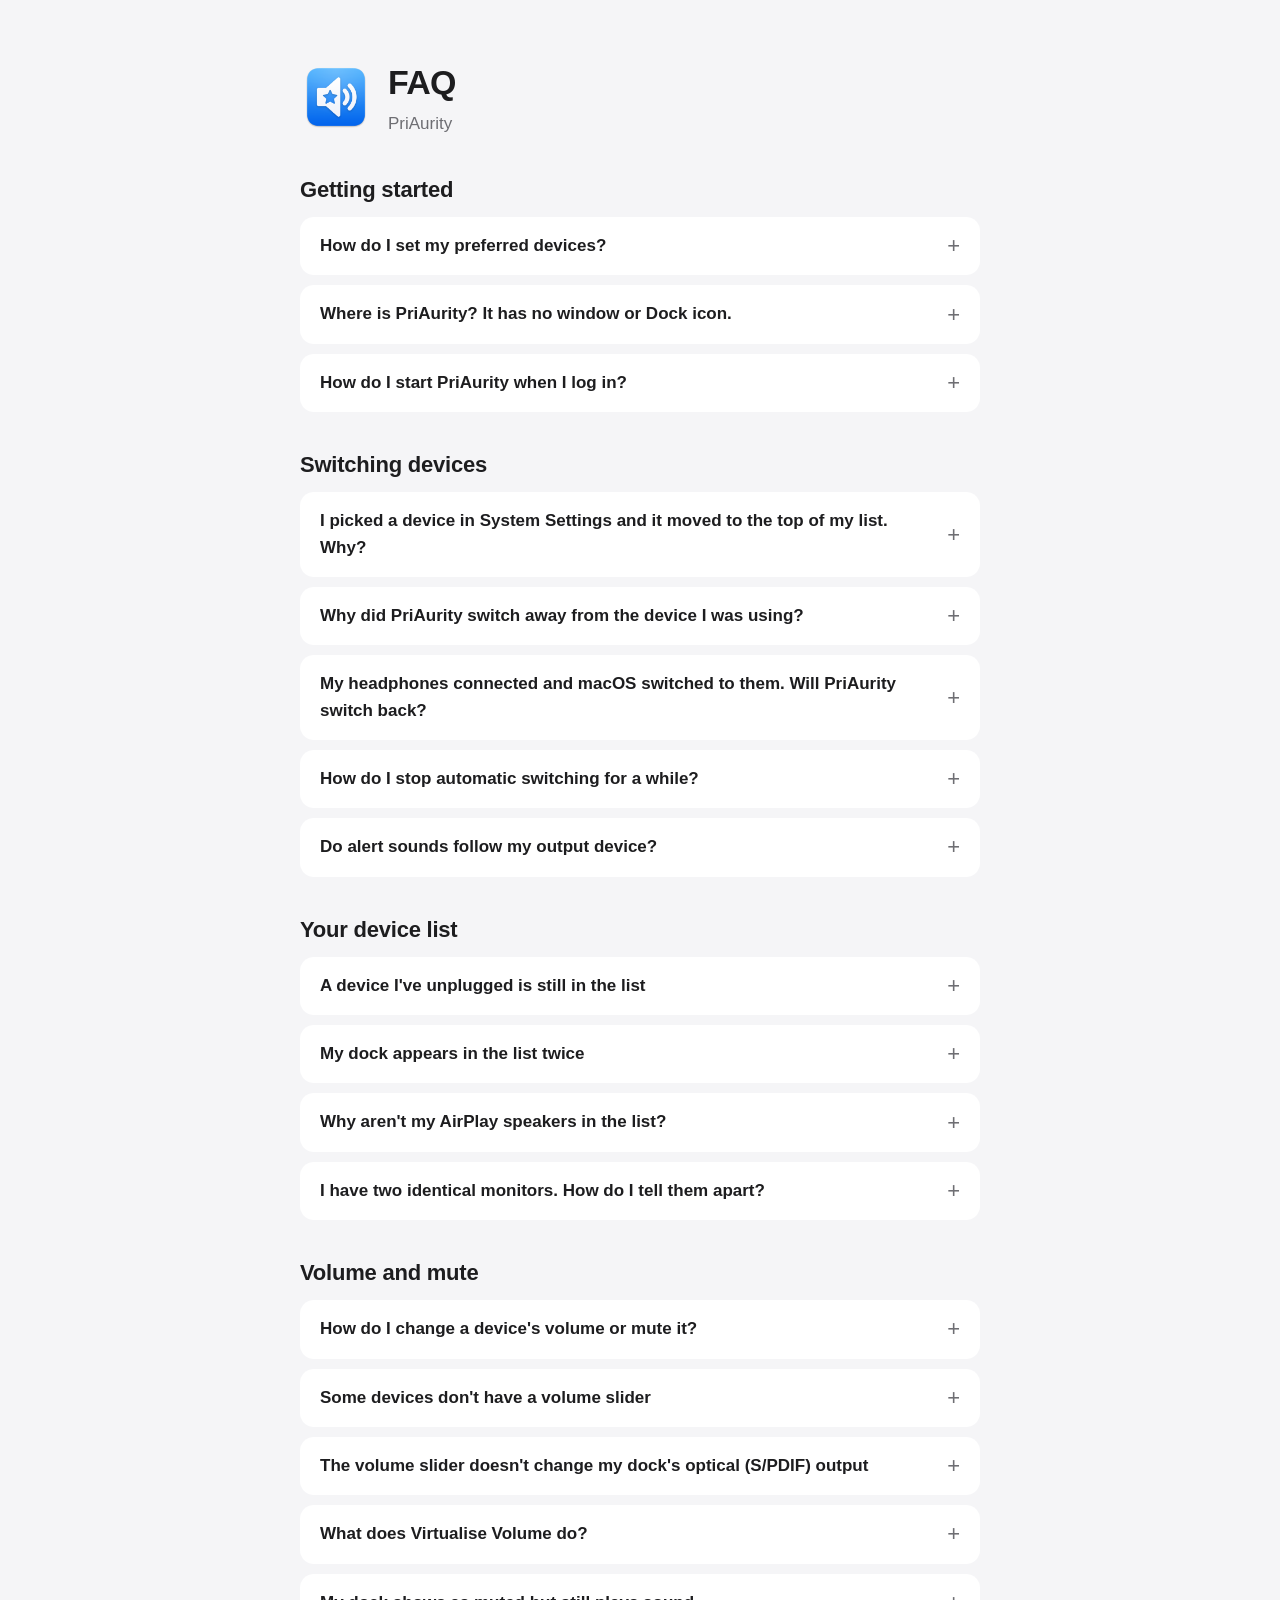
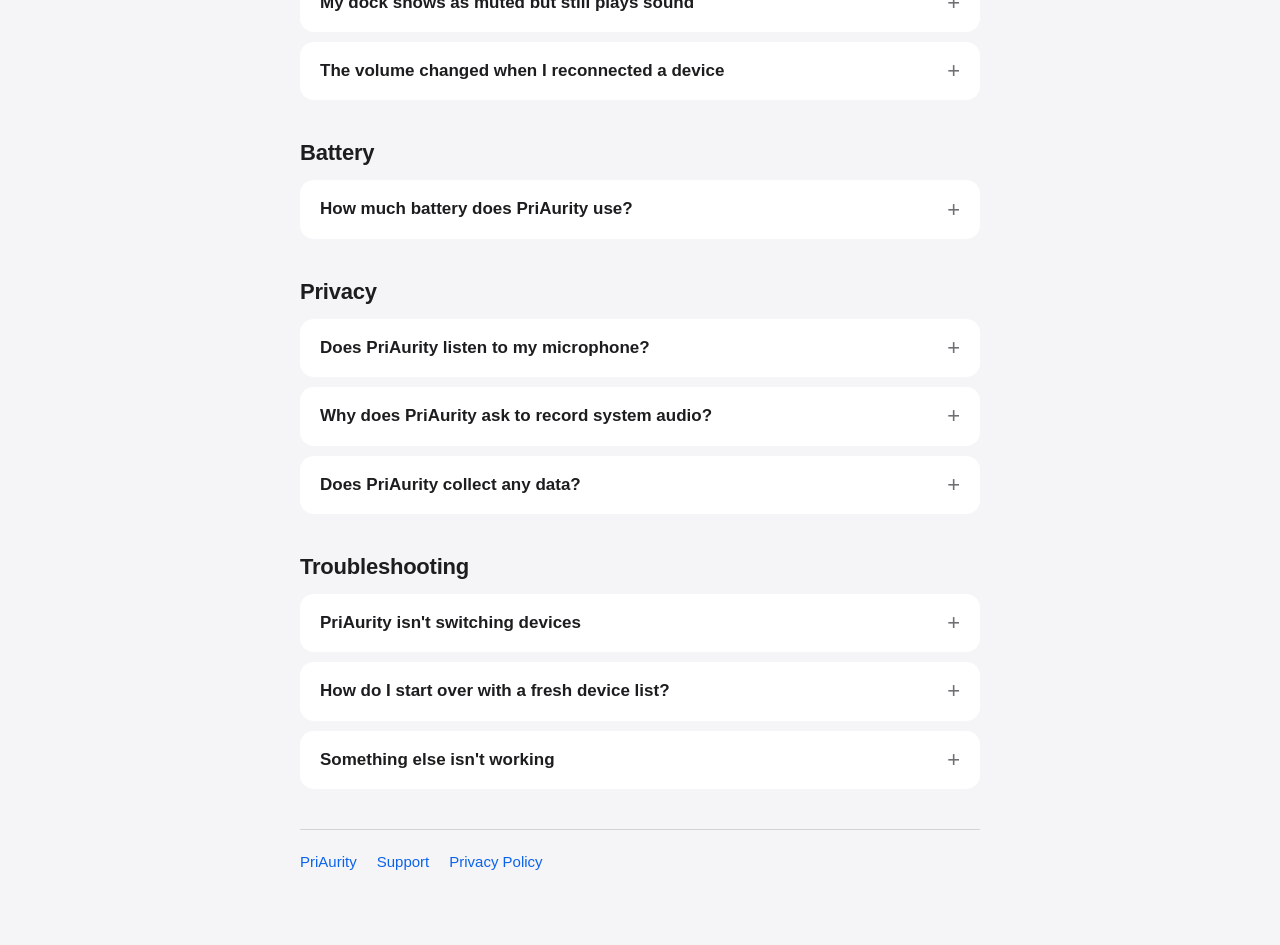
==== faq/index.html @ 4ba9ff9f "FAQ: why Virtualise Volume doesn't pause when idle" ====
<!doctype html>
<html lang="en">
<head>
  <meta charset="utf-8">
  <meta name="viewport" content="width=device-width, initial-scale=1">
  <title>PriAurity FAQ</title>
  <meta name="description" content="Answers to common questions about PriAurity, the Mac menu bar app that keeps your preferred audio devices selected.">
  <link rel="icon" href="../icon.png">
  <link rel="stylesheet" href="../style.css">
</head>
<body>
<main>
  <header class="app">
    <img src="../icon.png" alt="">
    <div>
      <h1>FAQ</h1>
      <p>PriAurity</p>
    </div>
  </header>

  <h2>Getting started</h2>

  <details>
    <summary>How do I set my preferred devices?</summary>
    <p>Click the speaker icon in the menu bar. PriAurity has separate lists for Output and Input.
      Drag a device by its ≡ handle to put it in the order you prefer. PriAurity uses the
      highest-ranked device that's connected, and switches again whenever devices connect or
      disconnect.</p>
  </details>

  <details>
    <summary>Where is PriAurity? It has no window or Dock icon.</summary>
    <p>PriAurity lives in the menu bar, as a speaker with a star on it. Click it to open your device
      lists and settings.</p>
  </details>

  <details>
    <summary>How do I start PriAurity when I log in?</summary>
    <p>Turn on "Launch at login" at the bottom of the PriAurity menu.</p>
  </details>

  <h2>Switching devices</h2>

  <details>
    <summary>I picked a device in System Settings and it moved to the top of my list. Why?</summary>
    <p>When you choose a device yourself, in System Settings, Control Center or with "Use Now",
      PriAurity treats that as your new preference and moves it above the other connected devices,
      so your choice sticks. Devices ranked higher that aren't connected keep their places.</p>
  </details>

  <details>
    <summary>Why did PriAurity switch away from the device I was using?</summary>
    <p>A device ranked higher in your list connected, such as a dock or headphones. PriAurity always
      uses the highest-ranked connected device. Drag the device you want higher in the list, or pick
      it in Control Center, which moves it up for you.</p>
  </details>

  <details>
    <summary>My headphones connected and macOS switched to them. Will PriAurity switch back?</summary>
    <p>Yes, if they're ranked lower than the device you were using. If you want them to take over
      when they connect, drag them higher in the list.</p>
  </details>

  <details>
    <summary>How do I stop automatic switching for a while?</summary>
    <p>Use the switch at the top of the PriAurity menu. While switching is paused, the menu bar icon
      loses its sound waves. Turn it back on and PriAurity applies your list again.</p>
  </details>

  <details>
    <summary>Do alert sounds follow my output device?</summary>
    <p>With "Alert sounds follow output" turned on, macOS's alert and notification sounds play on
      the same device as everything else. Turn it off to leave alert sounds wherever you set them in
      System Settings.</p>
  </details>

  <h2>Your device list</h2>

  <details>
    <summary>A device I've unplugged is still in the list</summary>
    <p>Unplugged devices stay in the list, greyed out, so they keep their place for next time. To
      remove one, right-click it and choose Forget Device.</p>
  </details>

  <details>
    <summary>My dock appears in the list twice</summary>
    <p>Some docks report a different identity when plugged into a different port. PriAurity
      recognises most of these automatically and keeps a single entry. If you still see a
      duplicate, right-click the greyed-out copy and choose Forget Device.</p>
  </details>

  <details>
    <summary>Why aren't my AirPlay speakers in the list?</summary>
    <p>macOS doesn't make AirPlay speakers and receivers available to apps as audio devices until
      one has already been chosen. Choosing one is handled by macOS itself, through Control Center
      and the Sound menu, using system features that Apple doesn't let App Store apps use.</p>
    <p>So PriAurity can't list AirPlay speakers, give them a place in your order, or switch to them
      automatically. To play to one, choose it in Control Center or the Sound menu in the menu bar.</p>
    <p>PriAurity leaves your choice alone. While you're playing to an AirPlay speaker, it appears at
      the top of the Output list. When you stop, it disappears from the list, and PriAurity goes
      back to your usual order. If you switch from AirPlay to a different device, that device moves
      to the top, as with any device you choose yourself.</p>
  </details>

  <details>
    <summary>I have two identical monitors. How do I tell them apart?</summary>
    <p>Devices with the same name get a number, such as "Monitor (2)". The number stays with the
      device, so it moves with it when you reorder the list.</p>
  </details>

  <h2>Volume and mute</h2>

  <details>
    <summary>How do I change a device's volume or mute it?</summary>
    <p>Each connected device with a volume control has a slider under its name and a mute button on
      the right. You can adjust any device, not just the one that's playing. For microphones, the
      slider sets the input level. Moving a slider also unmutes the device, like the volume keys.</p>
  </details>

  <details>
    <summary>Some devices don't have a volume slider</summary>
    <p>Many monitors and TVs connected over HDMI or DisplayPort don't let macOS change their volume,
      so PriAurity shows "No volume control".</p>
    <p>To get a slider anyway, right-click the device and choose Virtualise Volume. PriAurity then
      sets the level itself, with its own slider and mute button. The volume keys and macOS's Sound
      menu still can't control these devices. If you use an app that controls your monitor's volume
      directly, such as BetterDisplay or MonitorControl, keep using that instead: with both, the two
      volume settings stack.</p>
  </details>

  <details>
    <summary>The volume slider doesn't change my dock's optical (S/PDIF) output</summary>
    <p>Many docks and USB audio adapters have a single audio output that feeds both a headphone or
      line-out jack and an optical (S/PDIF) port. Their volume control only works on the headphone
      jack. The optical port always sends full volume, because it expects your amplifier or
      receiver to set the level.</p>
    <p>The dock doesn't tell macOS which port is in use, so macOS treats the volume as working. The
      volume keys and macOS's own Sound menu have the same problem, and so does PriAurity's slider
      on its own.</p>
    <p>PriAurity can fix this. Right-click the device and choose Virtualise Volume, and its slider,
      the volume keys and the Sound menu all change the volume again. See "What does Virtualise
      Volume do?" below. Otherwise, use your amplifier's or receiver's volume control.</p>
  </details>

  <details>
    <summary>What does Virtualise Volume do?</summary>
    <p>It gives working volume control to an output that ignores its own, such as a dock's optical
      port, or has none, such as many monitors. PriAurity takes the sound your apps play to the device, lowers it to the volume you've
      set and plays it to the device. The device's slider, the volume keys and macOS's Sound menu
      all control it, and mute works too.</p>
    <p>Turn it on by right-clicking the device and choosing Virtualise Volume. Devices with it on
      show a "Virtual" tag. It needs macOS 14.2 or later, and only runs while that device is your
      output.</p>
    <p>It also works on outputs with no volume control at all, such as many monitors. On those,
      PriAurity keeps the level itself: use PriAurity's slider, because the volume keys and the Sound
      menu can't control them.</p>
    <p>It works on Multi-Output Devices and Aggregate Devices made in Audio MIDI Setup too: every
      device in them follows the one slider. A device inside one that has Virtualise Volume on
      itself keeps its own slider as well. If a device in it is unplugged, the others keep playing,
      and it joins back in when it's reconnected.</p>
    <p>Aggregate Devices number their channels across the devices that are connected, so when one
      is unplugged, macOS moves the channels along to the next device. That's how Aggregate
      Devices always behave, with or without PriAurity. If you want every device to keep playing
      the same thing, use a Multi-Output Device instead.</p>
    <p>The first time, macOS asks you to allow PriAurity to record system audio, which it needs for
      this. If the permission is missing, you'll hear a few seconds of silence, then the device goes
      back to full volume and PriAurity shows how to fix it. Turn it on in System Settings ›
      Privacy &amp; Security › Screen &amp; System Audio Recording, then choose Try Again.</p>
    <p>Only turn it on for outputs whose own volume doesn't work. On a device whose volume already
      works, such as a dock's headphone jack, both would lower the level and the volume would drop
      off too quickly.</p>
  </details>

  <details>
    <summary>My dock shows as muted but still plays sound</summary>
    <p>Some USB docks and audio adapters ignore a mute that's set while they're idle. macOS records
      the device as muted, but the hardware never receives the command, so once audio starts it
      plays anyway. PriAurity works around this by sending the mute again as soon as the device
      starts playing, so you may hear a split second of sound before it goes quiet.</p>
    <p>If a device still plays while showing as muted, click its mute button twice to unmute and
      mute it again while it's playing.</p>
  </details>

  <details>
    <summary>The volume changed when I reconnected a device</summary>
    <p>With "Restore each device's volume" turned on, PriAurity puts back the last volume and mute
      you set for each device when it reconnects. Set it once and that level is remembered. Turn the
      option off if you'd rather macOS handled it.</p>
  </details>

  <h2>Battery</h2>

  <details>
    <summary>How much battery does PriAurity use?</summary>
    <p>Almost none with ordinary devices. PriAurity waits for macOS to tell it a device has
      connected, disconnected or changed, and only does any work at that moment. Your audio plays
      exactly as it would without PriAurity, so it uses no more battery than your Mac does on its
      own.</p>
    <p>Virtualise Volume is different. While a device with it turned on is your output, macOS
      passes your Mac's audio through PriAurity continuously, even when nothing is playing. That
      costs roughly 1% of a full charge, about 5 to 15 minutes over a whole day on battery. It
      stops as soon as you switch to a device without Virtualise Volume. It doesn't use any
      battery while your Mac is plugged in, which is usually the case when you're using a dock or desk
      speakers.</p>
    <p>Virtualise Volume could pause while nothing is playing to save most of that. The catch is
      that the first moment of each sound after a pause, around 40 milliseconds, would be lost,
      which can clip notification sounds and spoken feedback. Most virtualised devices are used
      while plugged in, so it isn't worth that today. If it matters to you,
      <a href="https://github.com/makeable/priaurity/issues/new">let us know</a>, and with enough
      interest it could become an option.</p>
  </details>

  <h2>Privacy</h2>

  <details>
    <summary>Does PriAurity listen to my microphone?</summary>
    <p>No. PriAurity chooses which microphone macOS uses and can set its input level, but it never
      opens a microphone or records or listens to what it picks up.</p>
  </details>

  <details>
    <summary>Why does PriAurity ask to record system audio?</summary>
    <p>Only if you turn on Virtualise Volume for a device. To set that device's volume, PriAurity
      has to take the sound your apps play to it, lower it and play it on. macOS calls this
      recording system audio. The sound only passes through PriAurity's memory as it plays. It's
      never recorded, saved or sent anywhere.</p>
  </details>

  <details>
    <summary>Does PriAurity collect any data?</summary>
    <p>No. It doesn't connect to the internet and contains no analytics or tracking. Your device
      lists and settings stay on your Mac. Read the <a href="../privacy/">privacy policy</a>.</p>
  </details>

  <h2>Troubleshooting</h2>

  <details>
    <summary>PriAurity isn't switching devices</summary>
    <p>Check that the switch at the top of the menu is on, and that the device you expect shows as
      connected rather than "Not connected". If it still doesn't switch, quit PriAurity from its
      menu and open it again.</p>
  </details>

  <details>
    <summary>How do I start over with a fresh device list?</summary>
    <p>Quit PriAurity, then move this folder to the Bin:
      <code>~/Library/Containers/com.supermatt.priaurity</code>. The next time you open PriAurity it
      starts with your current devices in their current order.</p>
  </details>

  <details>
    <summary>Something else isn't working</summary>
    <p><a href="https://github.com/makeable/priaurity/issues/new">Report a problem</a> and include
      your macOS version and the audio devices involved.</p>
  </details>

  <nav>
    <a href="../">PriAurity</a>
    <a href="../support/">Support</a>
    <a href="../privacy/">Privacy Policy</a>
  </nav>
</main>
</body>
</html>
---- style.css ----
:root {
  --bg: #f5f5f7;
  --card: #ffffff;
  --text: #1d1d1f;
  --muted: #6e6e73;
  --accent: #0a63eb;
  --rule: #d2d2d7;
}
@media (prefers-color-scheme: dark) {
  :root {
    --bg: #111113;
    --card: #1c1c1e;
    --text: #f5f5f7;
    --muted: #a1a1a6;
    --accent: #4fb2ff;
    --rule: #38383a;
  }
}
* { box-sizing: border-box; }
body {
  margin: 0;
  background: var(--bg);
  color: var(--text);
  font: 17px/1.55 -apple-system, BlinkMacSystemFont, "SF Pro Text", "Helvetica Neue", Arial, sans-serif;
}
main { max-width: 720px; margin: 0 auto; padding: 56px 20px 72px; }
header.app { display: flex; align-items: center; gap: 16px; margin-bottom: 32px; }
header.app img { width: 72px; height: 72px; }
header.app h1 { margin: 0; font-size: 34px; letter-spacing: -0.02em; }
header.app p { margin: 2px 0 0; color: var(--muted); }
h2 { font-size: 22px; margin: 36px 0 8px; letter-spacing: -0.01em; }
h3 { font-size: 17px; margin: 24px 0 4px; }
p, li { color: var(--text); }
.muted { color: var(--muted); }
a { color: var(--accent); text-decoration: none; }
a:hover { text-decoration: underline; }
.card { background: var(--card); border-radius: 18px; padding: 24px 28px; margin: 20px 0; }
.card > :first-child { margin-top: 0; }
nav { display: flex; gap: 20px; margin-top: 40px; padding-top: 20px; border-top: 1px solid var(--rule); font-size: 15px; }
ul { padding-left: 1.2em; }
.button {
  display: inline-block; background: var(--accent); color: #fff; padding: 10px 18px;
  border-radius: 999px; font-weight: 600;
}
.button:hover { text-decoration: none; opacity: 0.9; }
details {
  background: var(--card); border-radius: 14px; margin: 10px 0; padding: 0 20px;
}
summary {
  cursor: pointer; font-weight: 600; padding: 16px 0; list-style: none; position: relative; padding-right: 28px;
}
summary::-webkit-details-marker { display: none; }
summary::after {
  content: "+"; position: absolute; right: 0; top: 50%; transform: translateY(-50%);
  color: var(--muted); font-size: 22px; font-weight: 400;
}
details[open] summary::after { content: "−"; }
details > p:last-child { padding-bottom: 16px; margin-bottom: 0; }
details > p:first-of-type { margin-top: 0; }
code { font: 14px ui-monospace, SFMono-Regular, Menlo, monospace; background: var(--bg); padding: 2px 6px; border-radius: 6px; }
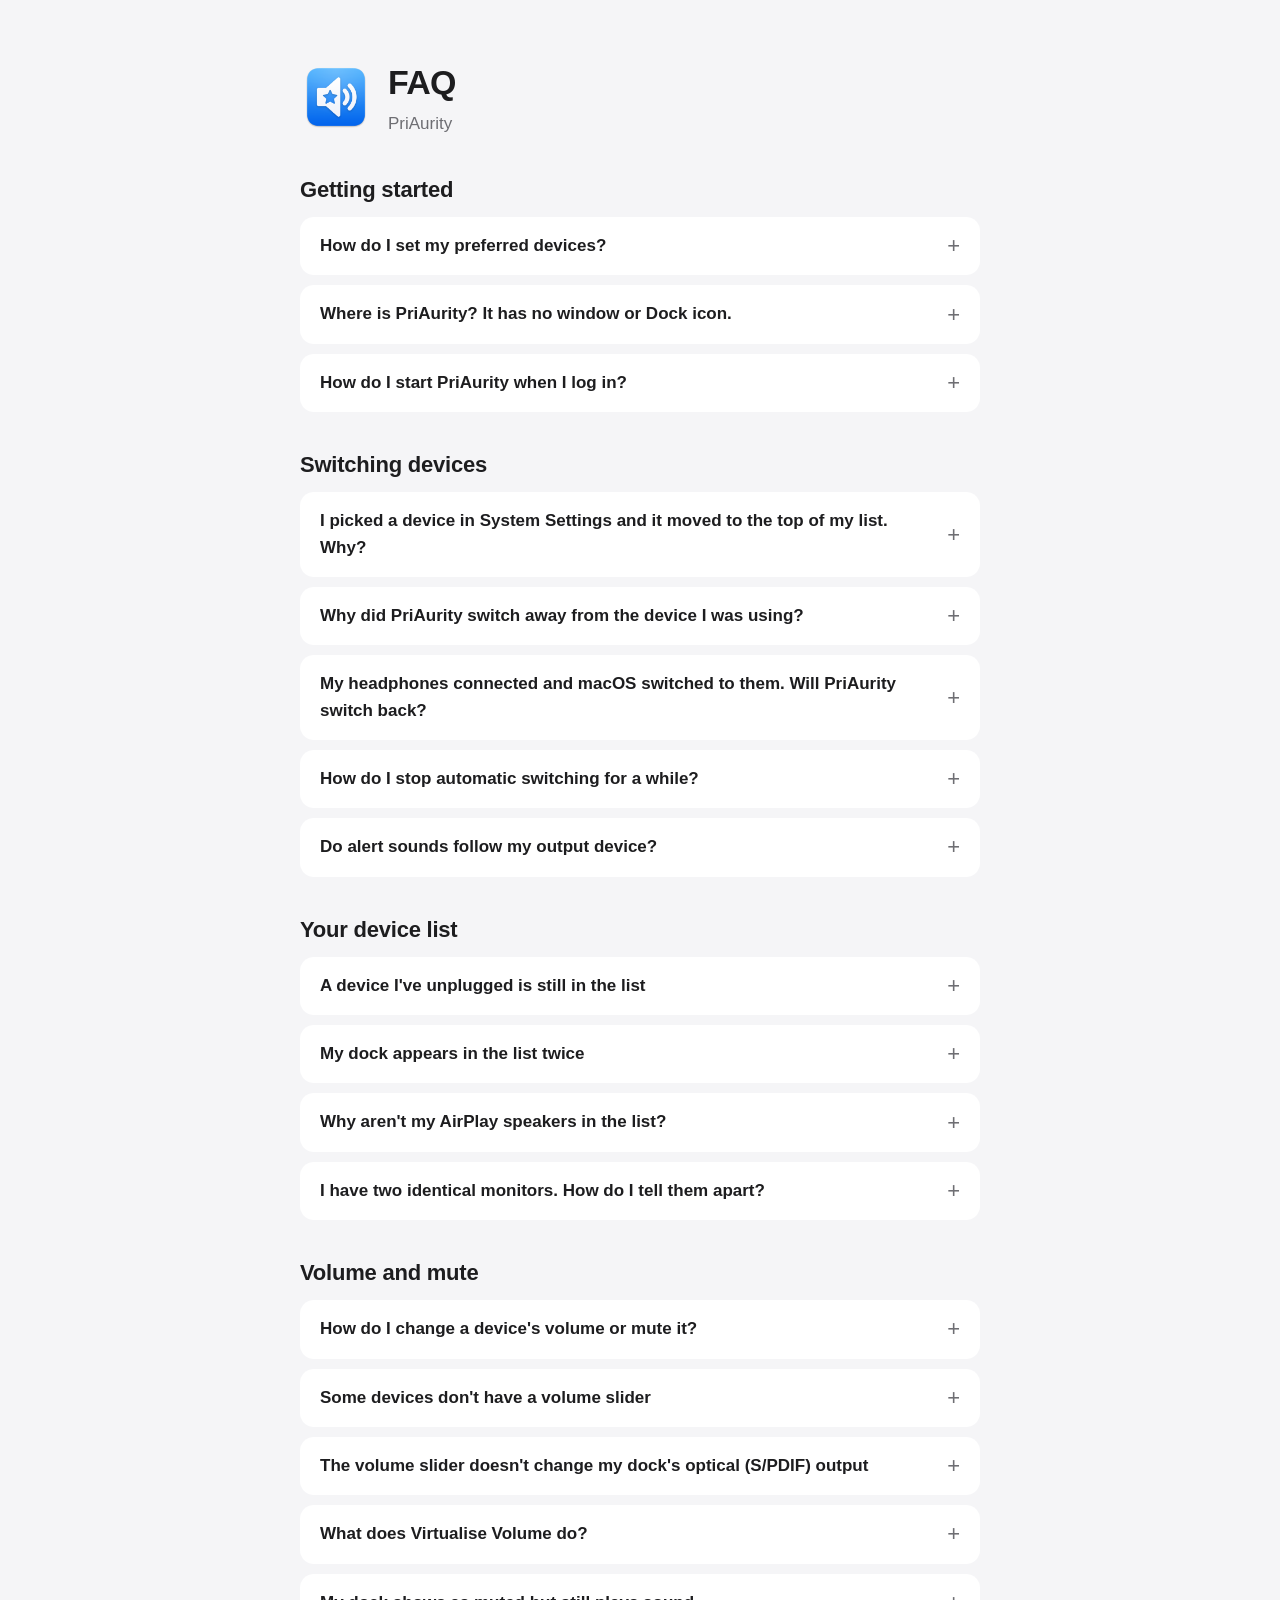
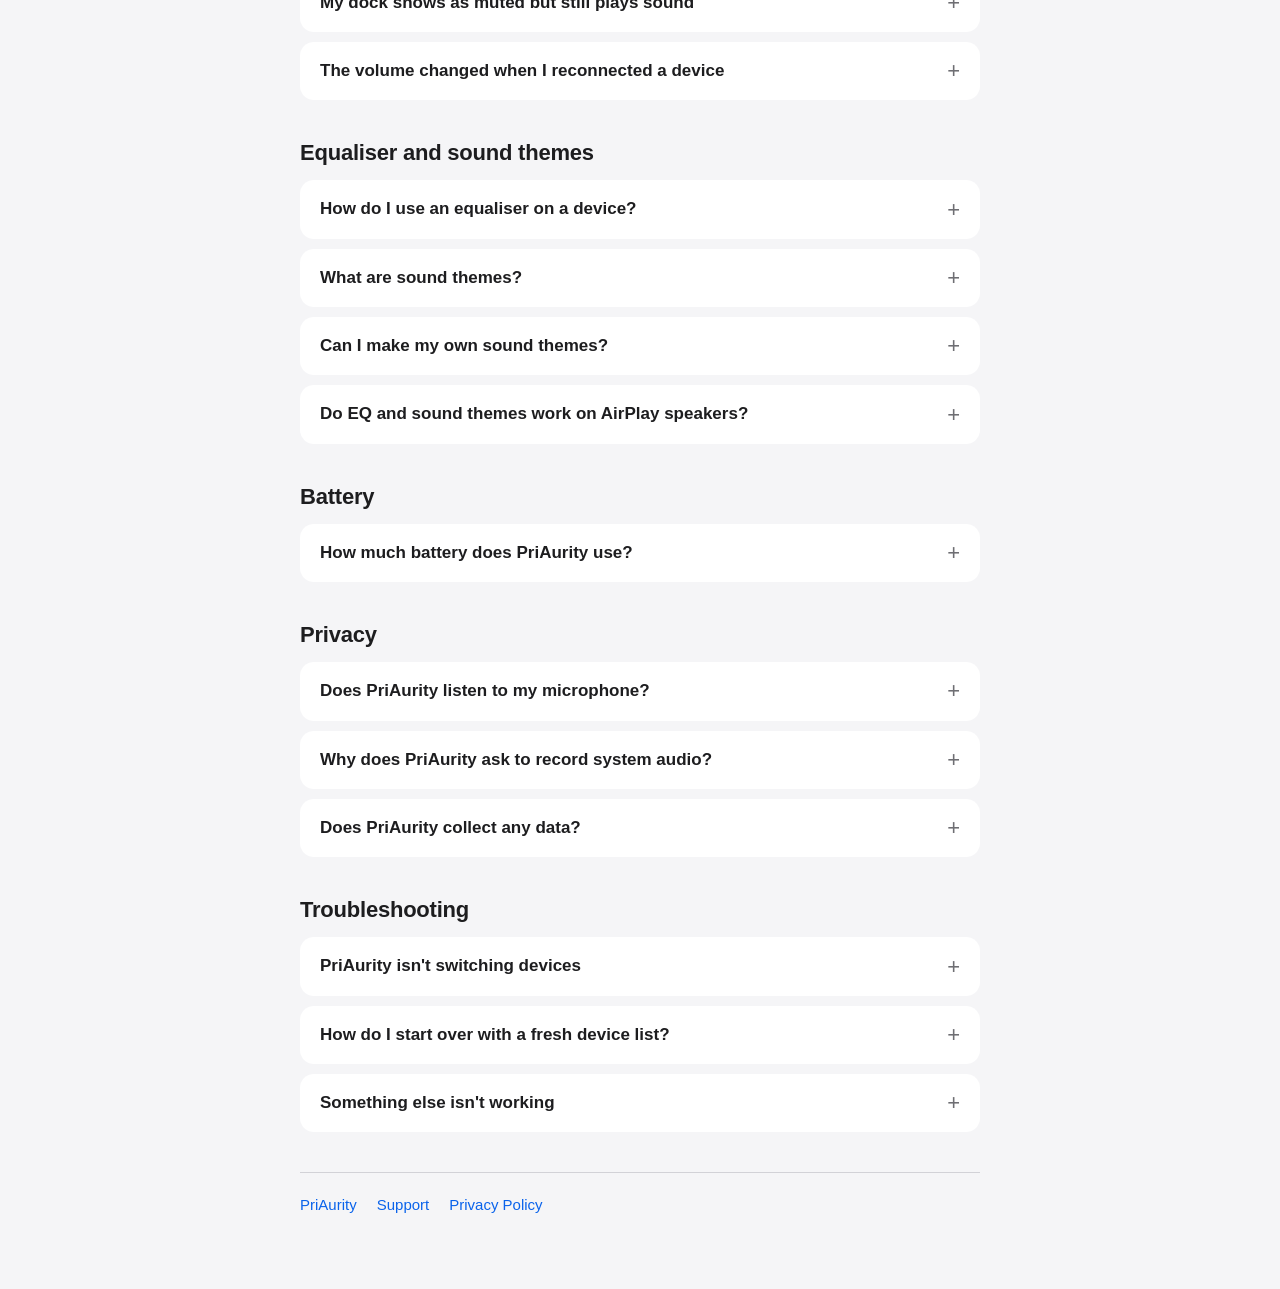
==== commit fbfee7ca: "Site: equaliser and sound themes" ====
--- a/faq/index.html
+++ b/faq/index.html
@@ -6,7 +6,7 @@
   <title>PriAurity FAQ</title>
   <meta name="description" content="Answers to common questions about PriAurity, the Mac menu bar app that keeps your preferred audio devices selected.">
   <link rel="icon" href="../icon.png">
-  <link rel="stylesheet" href="../style.css">
+  <link rel="stylesheet" href="../style.css?v=2">
 </head>
 <body>
 <main>
@@ -36,7 +36,8 @@
 
   <details>
     <summary>How do I start PriAurity when I log in?</summary>
-    <p>Turn on "Launch at login" at the bottom of the PriAurity menu.</p>
+    <p>Turn on "Open at login" at the bottom of the PriAurity menu. Once it's on, you'll find it in
+      the settings menu (the cog at the top of the PriAurity menu), where you can turn it off again.</p>
   </details>
 
   <h2>Switching devices</h2>
@@ -69,7 +70,8 @@
 
   <details>
     <summary>Do alert sounds follow my output device?</summary>
-    <p>With "Alert sounds follow output" turned on, macOS's alert and notification sounds play on
+    <p>With "Alert sounds follow output" turned on in the settings menu (the cog at the top of the
+      PriAurity menu), macOS's alert and notification sounds play on
       the same device as everything else. Turn it off to leave alert sounds wherever you set them in
       System Settings.</p>
   </details>
@@ -112,8 +114,10 @@
 
   <details>
     <summary>How do I change a device's volume or mute it?</summary>
-    <p>Each connected device with a volume control has a slider under its name and a mute button on
-      the right. You can adjust any device, not just the one that's playing. For microphones, the
+    <p>The slider at the top of the PriAurity menu sets the volume of whichever device is playing,
+      like the one in macOS's Sound menu. Click its speaker icon to mute.</p>
+    <p>Each connected device with a volume control also has a slider under its name and a mute
+      button on the right. You can adjust any device, not just the one that's playing. For microphones, the
       slider sets the input level. Moving a slider also unmutes the device, like the volume keys.</p>
   </details>
 
@@ -183,9 +187,45 @@
 
   <details>
     <summary>The volume changed when I reconnected a device</summary>
-    <p>With "Restore each device's volume" turned on, PriAurity puts back the last volume and mute
+    <p>With "Restore each device's volume" turned on in the settings menu (the cog), PriAurity puts back the last volume and mute
       you set for each device when it reconnects. Set it once and that level is remembered. Turn the
       option off if you'd rather macOS handled it.</p>
+  </details>
+
+  <h2>Equaliser and sound themes</h2>
+
+  <details>
+    <summary>How do I use an equaliser on a device?</summary>
+    <p>Right-click an output and choose Equaliser…. Pick a preset (Flat, Bass boost, Voice or
+      Treble boost) or move the ten sliders, from 32 Hz on the left to 16 kHz on the right. Use the
+      preamp to turn the overall level down if boosted sounds start to distort.</p>
+    <p>Each device keeps its own EQ, so your desk speakers and headphones can each sound their
+      best. Devices with their EQ on show an "EQ" tag; click the sliders button on the device to
+      open it again.</p>
+  </details>
+
+  <details>
+    <summary>What are sound themes?</summary>
+    <p>A sound theme shapes everything you hear, on whichever device is playing, on top of that
+      device's own EQ. Choose one from the Sound row under the volume slider: Night (softer bass and
+      quieter loud moments), Music, Movie (clearer dialogue) or Voice (podcasts and calls), or Off.</p>
+    <p>The idea is that a device's EQ corrects how that speaker sounds, while the theme suits what
+      you're doing, and it follows you when you switch devices.</p>
+  </details>
+
+  <details>
+    <summary>Can I make my own sound themes?</summary>
+    <p>Yes, as many as you like. In the Sound panel, choose New theme, give it a name and set the
+      sliders. You hear the changes as you make them. "Even out loud moments" gently turns down
+      sudden loud bits, like explosions or adverts.</p>
+    <p>Right-click a theme to edit, duplicate, rename or delete it. You can't change the built-in
+      themes, but you can duplicate one, such as Night, and make it your own.</p>
+  </details>
+
+  <details>
+    <summary>Do EQ and sound themes work on AirPlay speakers?</summary>
+    <p>No. macOS doesn't let apps process audio going to AirPlay speakers, so they play without
+      PriAurity's EQ or theme. Wired, USB, Bluetooth and HDMI devices all work.</p>
   </details>
 
   <h2>Battery</h2>
@@ -196,13 +236,14 @@
       connected, disconnected or changed, and only does any work at that moment. Your audio plays
       exactly as it would without PriAurity, so it uses no more battery than your Mac does on its
       own.</p>
-    <p>Virtualise Volume is different. While a device with it turned on is your output, macOS
-      passes your Mac's audio through PriAurity continuously, even when nothing is playing. That
-      costs roughly 1% of a full charge, about 5 to 15 minutes over a whole day on battery. It
-      stops as soon as you switch to a device without Virtualise Volume. It doesn't use any
+    <p>Virtualise Volume, an equaliser and sound themes are different. While any of them applies to
+      your output, macOS passes your Mac's audio through PriAurity continuously, even when nothing
+      is playing. That costs roughly 1% of a full charge, about 5 to 15 minutes over a whole day on
+      battery. It stops as soon as none of them applies, for example when you switch to a device
+      without them and the sound theme is Off. It doesn't use any
       battery while your Mac is plugged in, which is usually the case when you're using a dock or desk
       speakers.</p>
-    <p>Virtualise Volume could pause while nothing is playing to save most of that. The catch is
+    <p>PriAurity could pause while nothing is playing to save most of that. The catch is
       that the first moment of each sound after a pause, around 40 milliseconds, would be lost,
       which can clip notification sounds and spoken feedback. Most virtualised devices are used
       while plugged in, so it isn't worth that today. If it matters to you,
@@ -220,8 +261,8 @@
 
   <details>
     <summary>Why does PriAurity ask to record system audio?</summary>
-    <p>Only if you turn on Virtualise Volume for a device. To set that device's volume, PriAurity
-      has to take the sound your apps play to it, lower it and play it on. macOS calls this
+    <p>Only if you turn on Virtualise Volume, an equaliser or a sound theme. To change how your
+      audio sounds, PriAurity has to take the sound your apps play, adjust it and play it on. macOS calls this
       recording system audio. The sound only passes through PriAurity's memory as it plays. It's
       never recorded, saved or sent anywhere.</p>
   </details>
@@ -237,8 +278,8 @@
   <details>
     <summary>PriAurity isn't switching devices</summary>
     <p>Check that the switch at the top of the menu is on, and that the device you expect shows as
-      connected rather than "Not connected". If it still doesn't switch, quit PriAurity from its
-      menu and open it again.</p>
+      connected rather than "Not connected". If it still doesn't switch, choose Quit PriAurity
+      from the settings menu (the cog) and open it again.</p>
   </details>
 
   <details>
--- a/style.css
+++ b/style.css
@@ -58,3 +58,8 @@
 details > p:last-child { padding-bottom: 16px; margin-bottom: 0; }
 details > p:first-of-type { margin-top: 0; }
 code { font: 14px ui-monospace, SFMono-Regular, Menlo, monospace; background: var(--bg); padding: 2px 6px; border-radius: 6px; }
+figure.shot { margin: 24px 0; }
+figure.shot img {
+  display: block; width: 100%; height: auto; border-radius: 12px;
+  border: 1px solid var(--rule); box-shadow: 0 4px 24px rgba(0, 0, 0, 0.12);
+}
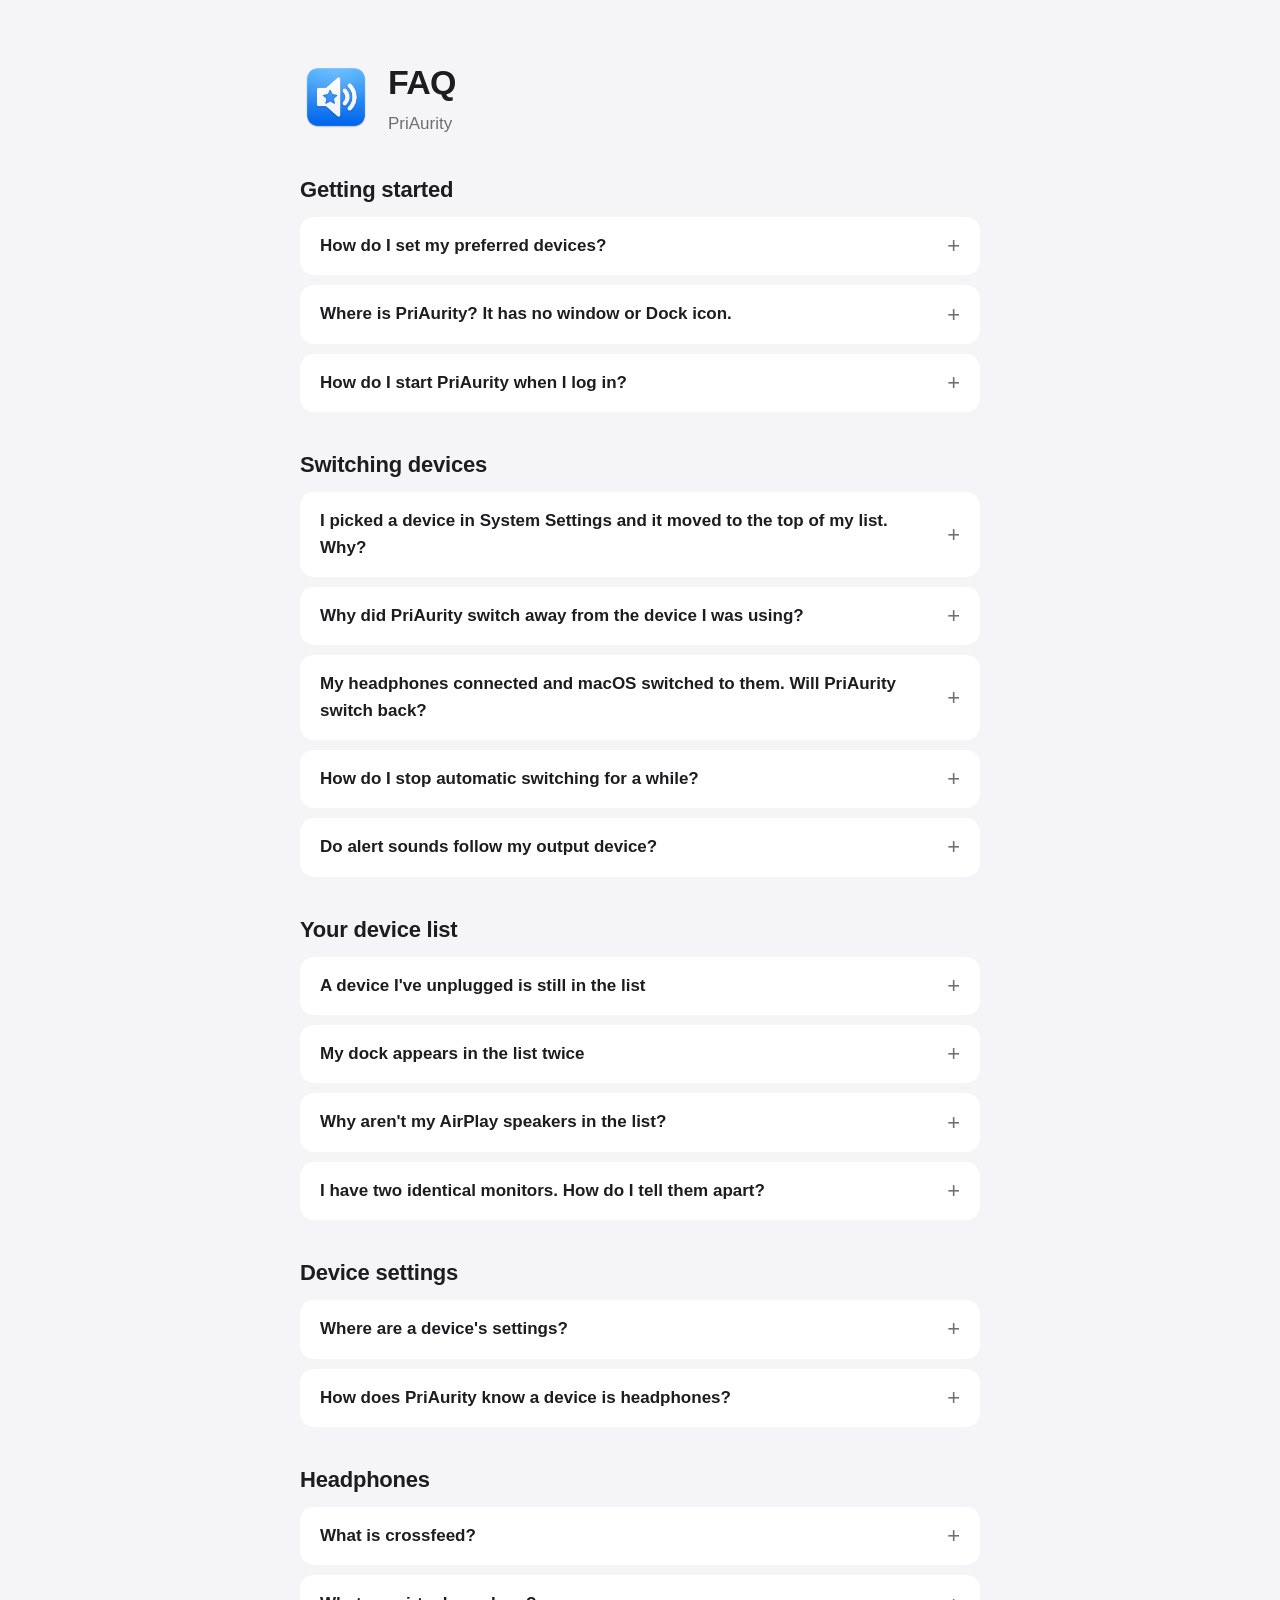
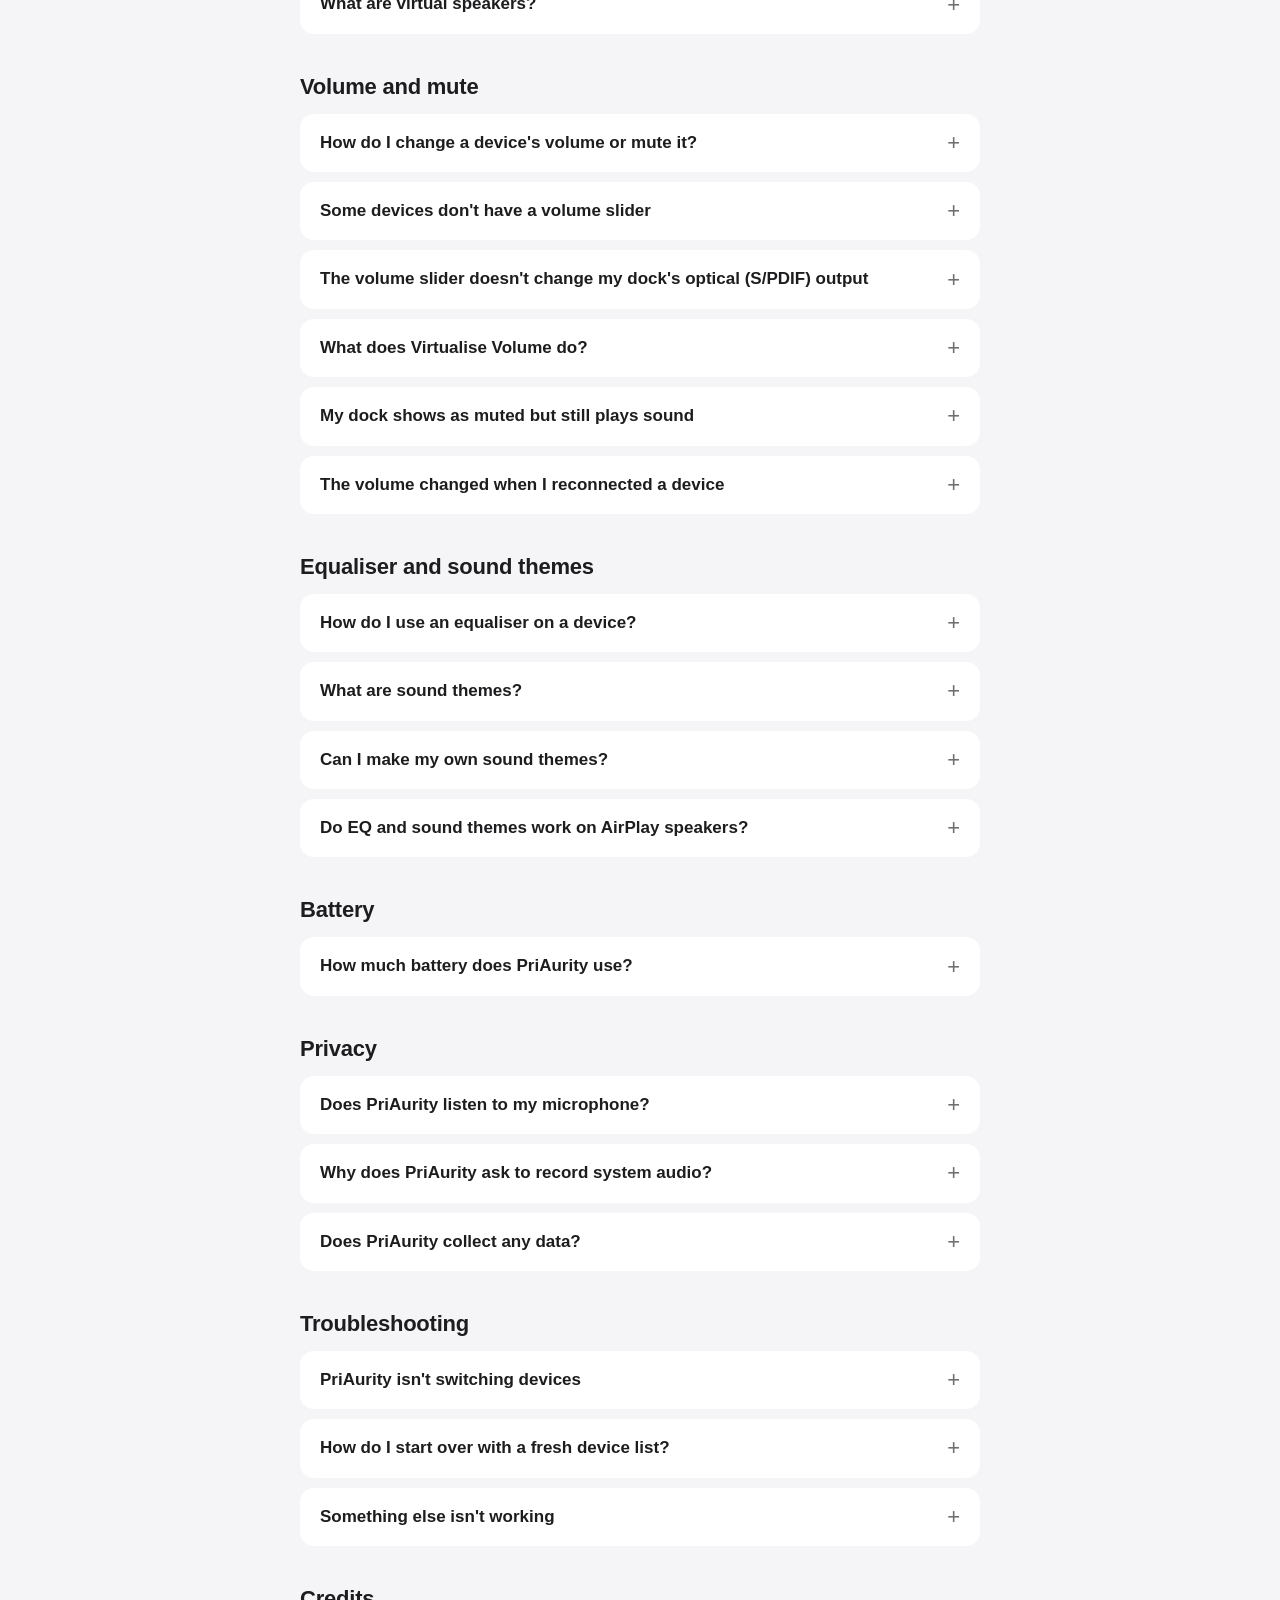
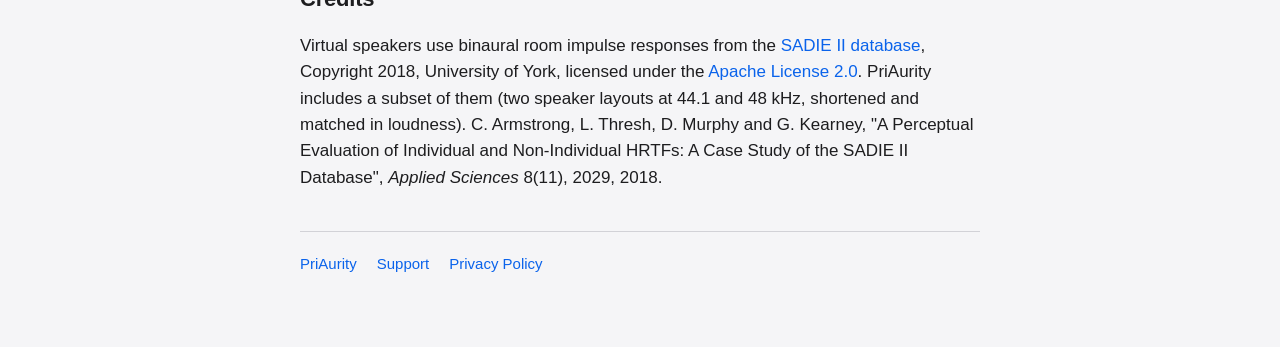
==== commit 55ec251d: "FAQ: device settings, crossfeed, virtual speakers and SADIE II credits" ====
--- a/faq/index.html
+++ b/faq/index.html
@@ -110,6 +110,52 @@
       device, so it moves with it when you reorder the list.</p>
   </details>
 
+  <h2>Device settings</h2>
+
+  <details>
+    <summary>Where are a device's settings?</summary>
+    <p>Click the sliders button on the right of an output, or right-click it and choose Device
+      Settings…. There you'll find the device's type, Virtualise Volume, its EQ and, for headphones,
+      crossfeed and virtual speakers.</p>
+  </details>
+
+  <details>
+    <summary>How does PriAurity know a device is headphones?</summary>
+    <p>It goes by what the device tells macOS: the Mac's own headphone jack, USB headsets and
+      headphones, and Bluetooth devices with a microphone, along with names such as AirPods or
+      "headphones". It can't always tell, for example with headphones plugged into a dock or an
+      audio interface. Set Type to Headphones or Speakers in the device's settings to correct it.
+      Crossfeed and virtual speakers only appear for headphones.</p>
+  </details>
+
+  <h2>Headphones</h2>
+
+  <details>
+    <summary>What is crossfeed?</summary>
+    <p>With speakers, each ear hears both speakers. With headphones, each ear only hears its own
+      side, so music mixed for speakers can sound as if it's inside your head, and instruments
+      panned hard to one side can be tiring. Crossfeed sends a little of each side to the other
+      ear, softened and slightly delayed, the way speakers would. Turn it up in the device's
+      settings until it feels natural. It doesn't change the overall loudness.</p>
+  </details>
+
+  <details>
+    <summary>What are virtual speakers?</summary>
+    <p>Virtual speakers make headphones sound like a pair of real speakers in a room in front of you.
+      They use recordings made with tiny microphones in people's ears while real loudspeakers
+      played in a listening room, so the sound carries the shape of an ear and the room's natural
+      echo. It goes further than crossfeed, which it replaces while it's on.</p>
+    <p>Width sets where the speakers stand: Narrow (about 18° either side, like desk speakers) or
+      Wide (45°). Everyone's ears are different, so there are recordings from 20 listeners, two
+      dummy heads and 18 people. Use the arrows beside Listener to try a few: the one that sounds
+      most like speakers in front of you, rather than just wider, suits your ears best.</p>
+    <p>Virtual speakers work at 44.1 and 48 kHz, the rates almost all headphones use. If your
+      device is set to another rate, change it in Audio MIDI Setup.</p>
+    <p>The recordings come from the SADIE II database by the University of York, used under the
+      <a href="https://www.apache.org/licenses/LICENSE-2.0">Apache License 2.0</a>. See
+      <a href="#credits">Credits</a>.</p>
+  </details>
+
   <h2>Volume and mute</h2>
 
   <details>
@@ -125,7 +171,7 @@
     <summary>Some devices don't have a volume slider</summary>
     <p>Many monitors and TVs connected over HDMI or DisplayPort don't let macOS change their volume,
       so PriAurity shows "No volume control".</p>
-    <p>To get a slider anyway, right-click the device and choose Virtualise Volume. PriAurity then
+    <p>To get a slider anyway, open the device's settings and turn on Virtualise Volume. PriAurity then
       sets the level itself, with its own slider and mute button. The volume keys and macOS's Sound
       menu still can't control these devices. If you use an app that controls your monitor's volume
       directly, such as BetterDisplay or MonitorControl, keep using that instead: with both, the two
@@ -141,7 +187,7 @@
     <p>The dock doesn't tell macOS which port is in use, so macOS treats the volume as working. The
       volume keys and macOS's own Sound menu have the same problem, and so does PriAurity's slider
       on its own.</p>
-    <p>PriAurity can fix this. Right-click the device and choose Virtualise Volume, and its slider,
+    <p>PriAurity can fix this. Open the device's settings and turn on Virtualise Volume, and its slider,
       the volume keys and the Sound menu all change the volume again. See "What does Virtualise
       Volume do?" below. Otherwise, use your amplifier's or receiver's volume control.</p>
   </details>
@@ -152,7 +198,7 @@
       port, or has none, such as many monitors. PriAurity takes the sound your apps play to the device, lowers it to the volume you've
       set and plays it to the device. The device's slider, the volume keys and macOS's Sound menu
       all control it, and mute works too.</p>
-    <p>Turn it on by right-clicking the device and choosing Virtualise Volume. Devices with it on
+    <p>Turn it on in the device's settings, under Volume. Devices with it on
       show a "Virtual" tag. It needs macOS 14.2 or later, and only runs while that device is your
       output.</p>
     <p>It also works on outputs with no volume control at all, such as many monitors. On those,
@@ -196,19 +242,24 @@
 
   <details>
     <summary>How do I use an equaliser on a device?</summary>
-    <p>Right-click an output and choose Equaliser…. Pick a preset (Flat, Bass boost, Voice or
+    <p>Open the device's settings, turn on EQ and choose Edit. Pick a preset (Flat, Bass boost, Voice or
       Treble boost) or move the ten sliders, from 32 Hz on the left to 16 kHz on the right. Use the
       preamp to turn the overall level down if boosted sounds start to distort.</p>
     <p>Each device keeps its own EQ, so your desk speakers and headphones can each sound their
-      best. Devices with their EQ on show an "EQ" tag; click the sliders button on the device to
-      open it again.</p>
+      best. Devices with their EQ on show an "EQ" tag.</p>
   </details>
 
   <details>
     <summary>What are sound themes?</summary>
     <p>A sound theme shapes everything you hear, on whichever device is playing, on top of that
-      device's own EQ. Choose one from the Sound row under the volume slider: Night (softer bass and
-      quieter loud moments), Music, Movie (clearer dialogue) or Voice (podcasts and calls), or Off.</p>
+      device's own EQ. Choose one from the Sound row under the volume slider:</p>
+    <ul>
+      <li><strong>Night:</strong> no boom and no sudden blasts, for late-night listening.</li>
+      <li><strong>Music:</strong> fuller lows and sparkly highs.</li>
+      <li><strong>Movie:</strong> big bass with dialogue brought forward.</li>
+      <li><strong>Voice:</strong> clear, even speech for podcasts and calls.</li>
+      <li><strong>Off:</strong> each device's own EQ only.</li>
+    </ul>
     <p>The idea is that a device's EQ corrects how that speaker sounds, while the theme suits what
       you're doing, and it follows you when you switch devices.</p>
   </details>
@@ -216,8 +267,8 @@
   <details>
     <summary>Can I make my own sound themes?</summary>
     <p>Yes, as many as you like. In the Sound panel, choose New theme, give it a name and set the
-      sliders. You hear the changes as you make them. "Even out loud moments" gently turns down
-      sudden loud bits, like explosions or adverts.</p>
+      sliders. You hear the changes as you make them. Levelling (Off, Gentle or Strong) evens out
+      loud and quiet moments, so explosions don't startle and quiet dialogue is easier to hear.</p>
     <p>Right-click a theme to edit, duplicate, rename or delete it. You can't change the built-in
       themes, but you can duplicate one, such as Night, and make it your own.</p>
   </details>
@@ -261,7 +312,7 @@
 
   <details>
     <summary>Why does PriAurity ask to record system audio?</summary>
-    <p>Only if you turn on Virtualise Volume, an equaliser or a sound theme. To change how your
+    <p>Only if you turn on Virtualise Volume, an equaliser, a sound theme, crossfeed or virtual speakers. To change how your
       audio sounds, PriAurity has to take the sound your apps play, adjust it and play it on. macOS calls this
       recording system audio. The sound only passes through PriAurity's memory as it plays. It's
       never recorded, saved or sent anywhere.</p>
@@ -294,6 +345,15 @@
     <p><a href="https://github.com/makeable/priaurity/issues/new">Report a problem</a> and include
       your macOS version and the audio devices involved.</p>
   </details>
+
+  <h2 id="credits">Credits</h2>
+  <p>Virtual speakers use binaural room impulse responses from the
+    <a href="https://zenodo.org/records/12092466">SADIE II database</a>, Copyright 2018, University
+    of York, licensed under the <a href="https://www.apache.org/licenses/LICENSE-2.0">Apache License
+    2.0</a>. PriAurity includes a subset of them (two speaker layouts at 44.1 and 48 kHz, shortened
+    and matched in loudness). C. Armstrong, L. Thresh, D. Murphy and G. Kearney, "A Perceptual
+    Evaluation of Individual and Non-Individual HRTFs: A Case Study of the SADIE II Database",
+    <i>Applied Sciences</i> 8(11), 2029, 2018.</p>
 
   <nav>
     <a href="../">PriAurity</a>
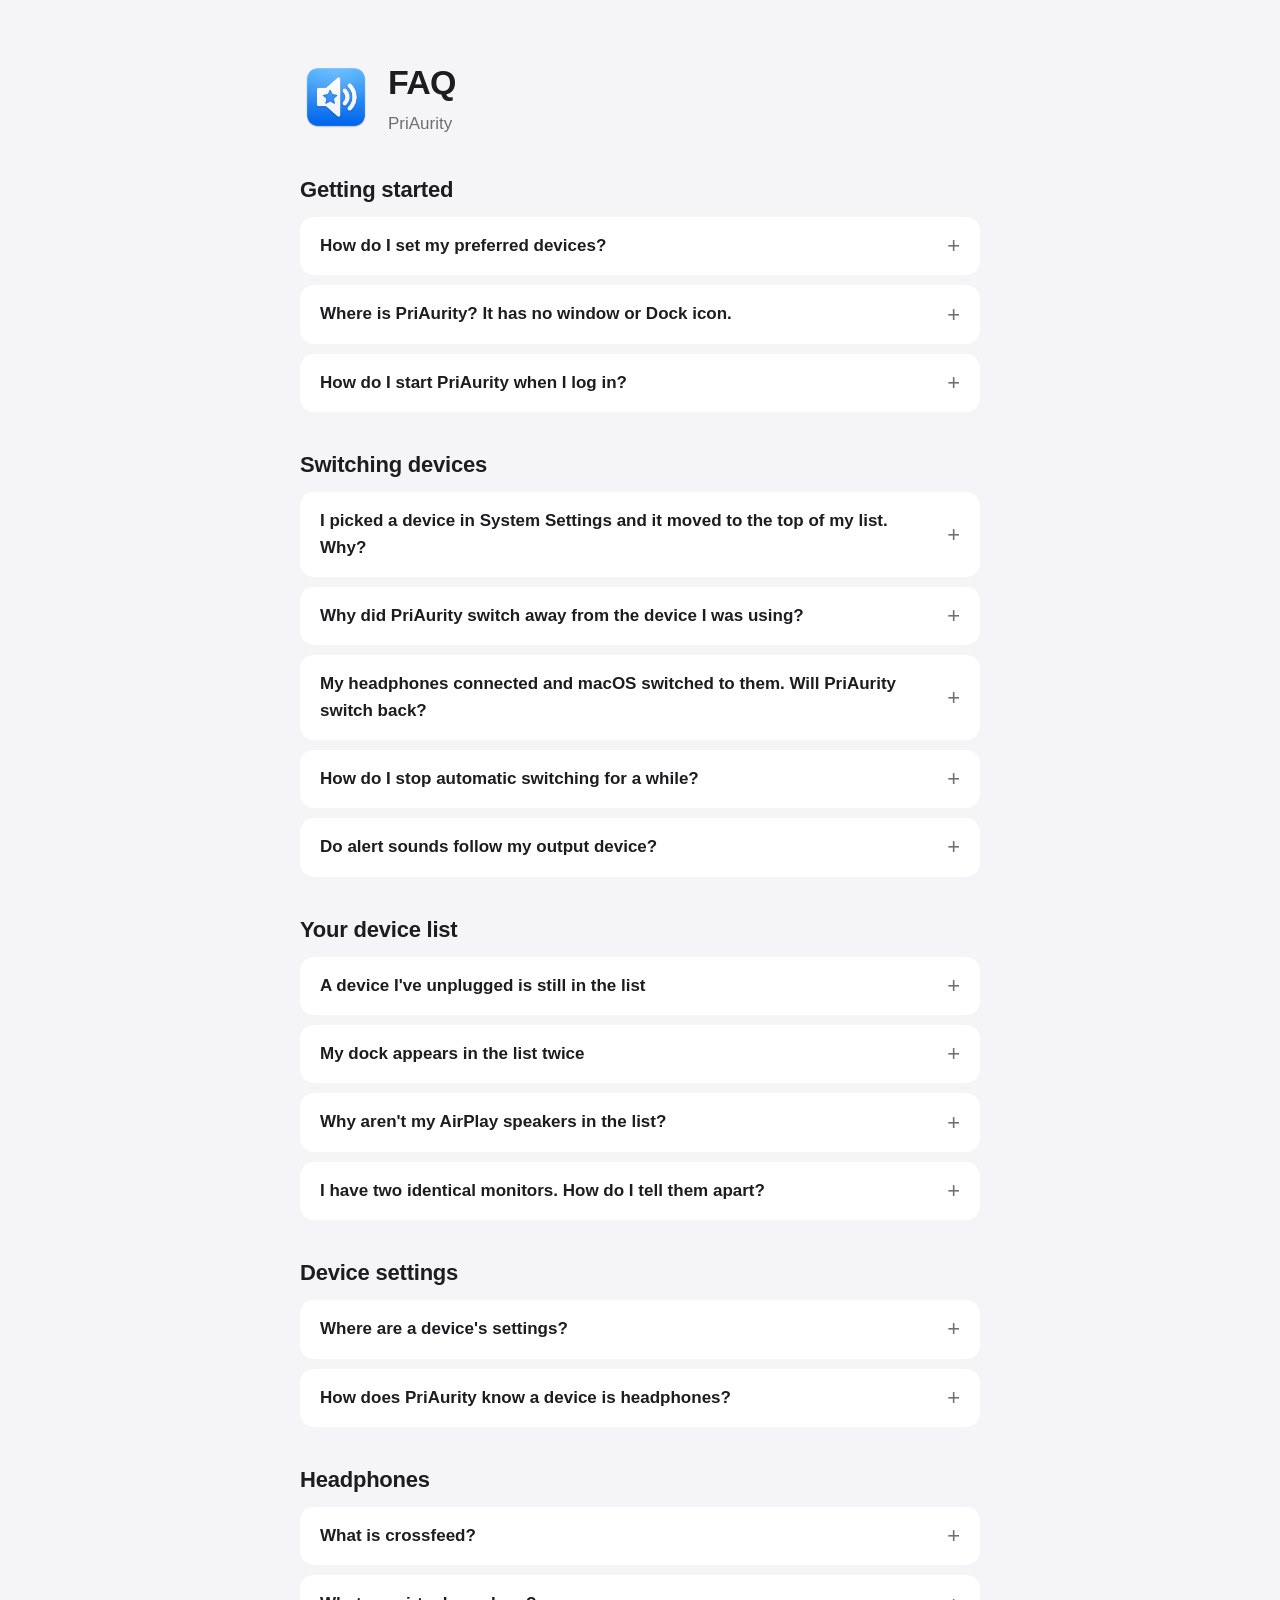
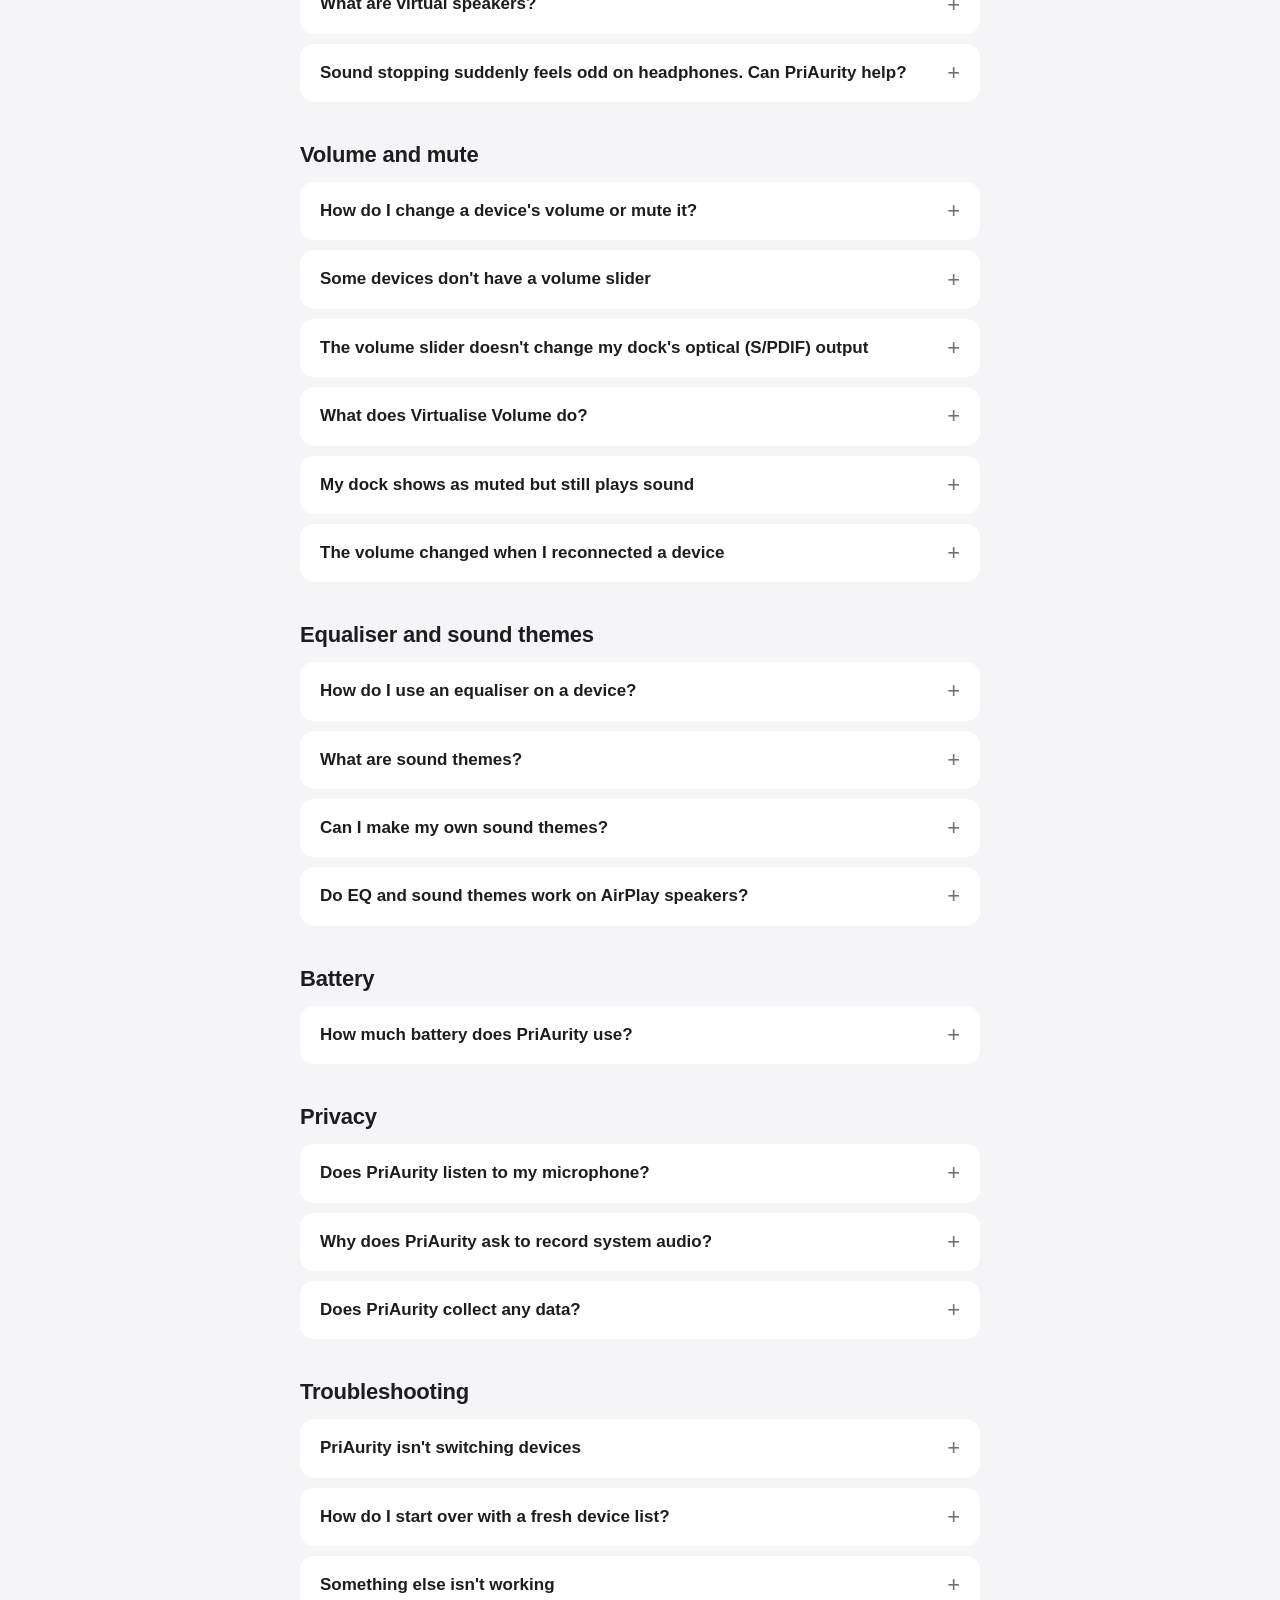
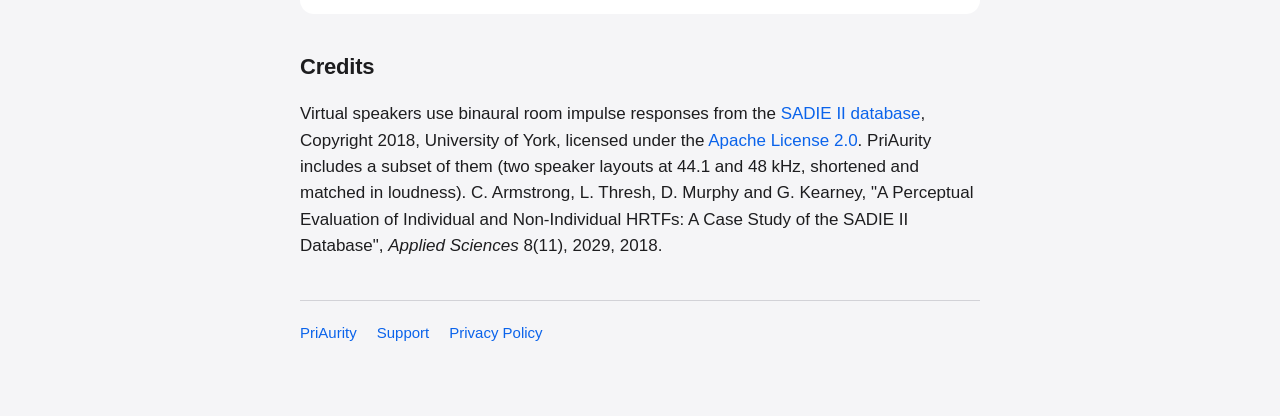
==== commit 99dbb531: "FAQ and features: soft endings" ====
--- a/faq/index.html
+++ b/faq/index.html
@@ -116,7 +116,7 @@
     <summary>Where are a device's settings?</summary>
     <p>Click the sliders button on the right of an output, or right-click it and choose Device
       Settings…. There you'll find the device's type, Virtualise Volume, its EQ and, for headphones,
-      crossfeed and virtual speakers.</p>
+      crossfeed, virtual speakers and soft endings.</p>
   </details>
 
   <details>
@@ -125,7 +125,7 @@
       headphones, and Bluetooth devices with a microphone, along with names such as AirPods or
       "headphones". It can't always tell, for example with headphones plugged into a dock or an
       audio interface. Set Type to Headphones or Speakers in the device's settings to correct it.
-      Crossfeed and virtual speakers only appear for headphones.</p>
+      Crossfeed, virtual speakers and soft endings only appear for headphones.</p>
   </details>
 
   <h2>Headphones</h2>
@@ -154,6 +154,17 @@
     <p>The recordings come from the SADIE II database by the University of York, used under the
       <a href="https://www.apache.org/licenses/LICENSE-2.0">Apache License 2.0</a>. See
       <a href="#credits">Credits</a>.</p>
+  </details>
+
+  <details>
+    <summary>Sound stopping suddenly feels odd on headphones. Can PriAurity help?</summary>
+    <p>Many people notice a strange "pressure" or empty feeling when audio cuts off on headphones,
+      such as when a video ends or you pause music. Real rooms are never completely silent, but
+      headphones can go from music to perfect digital silence in an instant.</p>
+    <p>Turn on Soft endings in your headphones' settings. When sound stops suddenly, PriAurity plays a
+      faint, soft room tone, well below the level of what was playing, and fades it out over a few
+      seconds. Phone and video calls use the same trick, called comfort noise. It never plays while
+      sound is playing, adds no delay and stops the moment sound returns.</p>
   </details>
 
   <h2>Volume and mute</h2>
@@ -312,7 +323,7 @@
 
   <details>
     <summary>Why does PriAurity ask to record system audio?</summary>
-    <p>Only if you turn on Virtualise Volume, an equaliser, a sound theme, crossfeed or virtual speakers. To change how your
+    <p>Only if you turn on Virtualise Volume, an equaliser, a sound theme or one of the headphone features. To change how your
       audio sounds, PriAurity has to take the sound your apps play, adjust it and play it on. macOS calls this
       recording system audio. The sound only passes through PriAurity's memory as it plays. It's
       never recorded, saved or sent anywhere.</p>
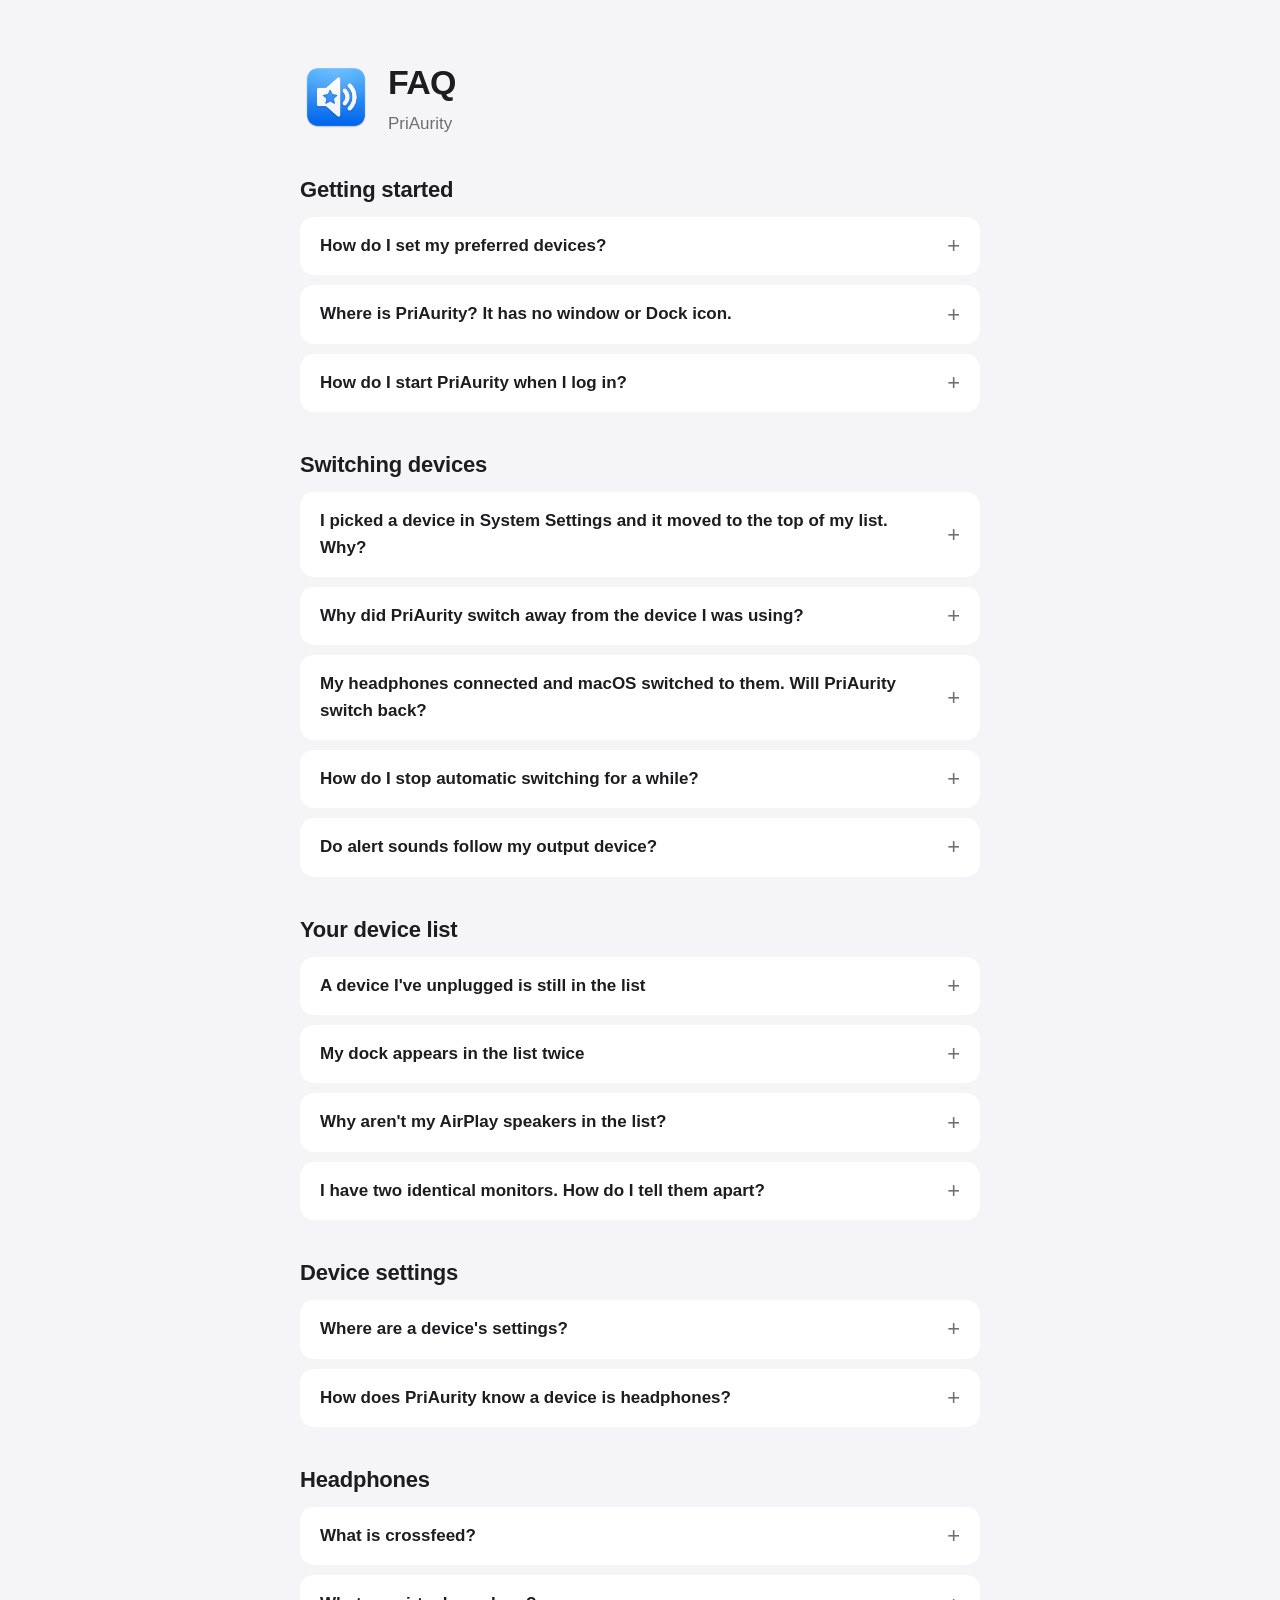
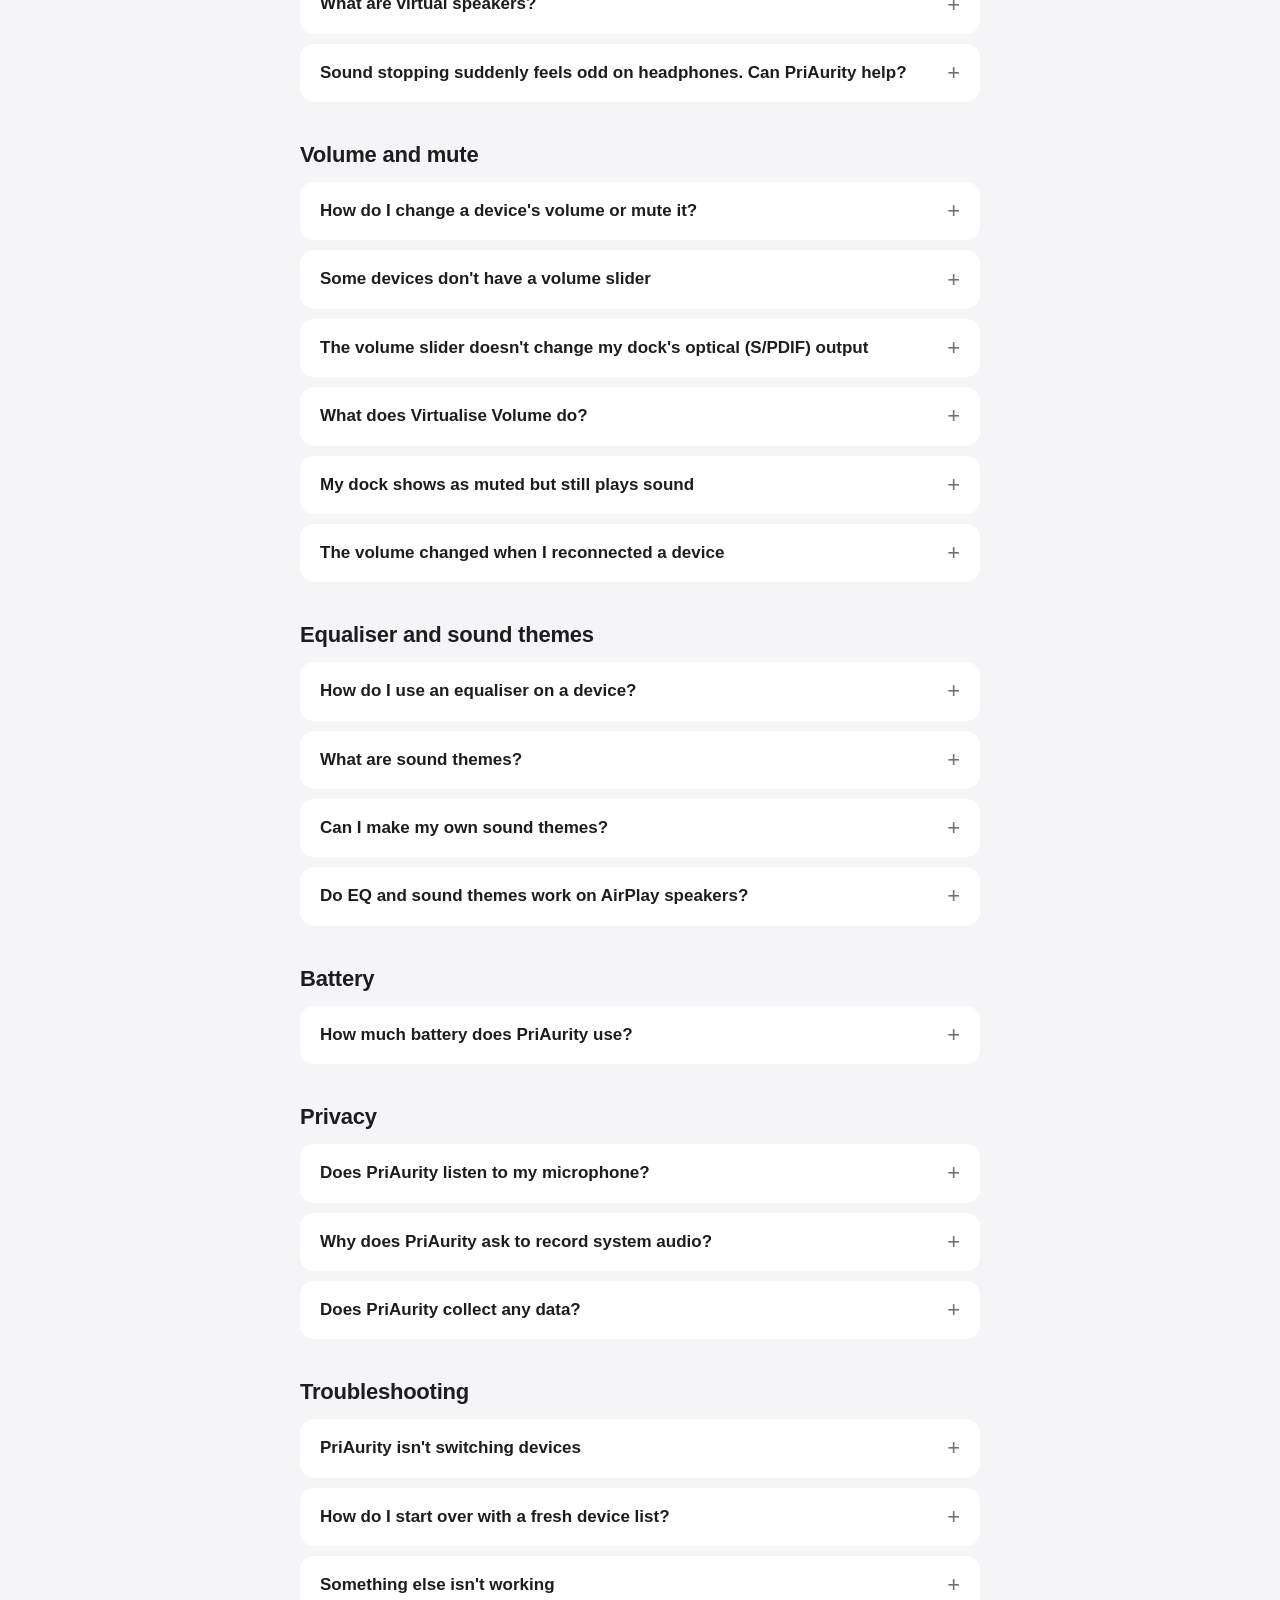
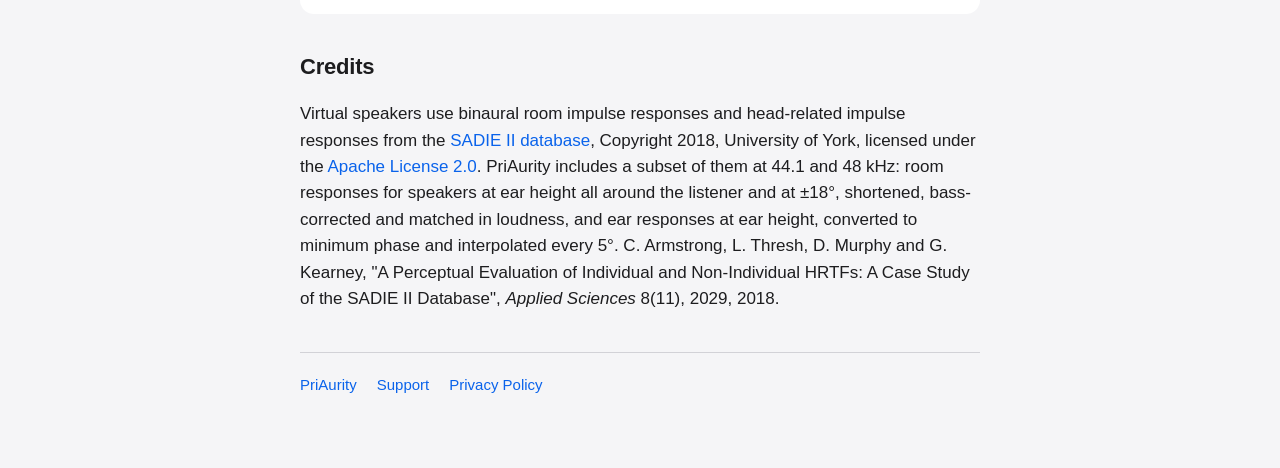
==== commit 997803b7: "Credits: SADIE II ear responses and current changes" ====
--- a/faq/index.html
+++ b/faq/index.html
@@ -358,11 +358,13 @@
   </details>
 
   <h2 id="credits">Credits</h2>
-  <p>Virtual speakers use binaural room impulse responses from the
+  <p>Virtual speakers use binaural room impulse responses and head-related impulse responses from the
     <a href="https://zenodo.org/records/12092466">SADIE II database</a>, Copyright 2018, University
     of York, licensed under the <a href="https://www.apache.org/licenses/LICENSE-2.0">Apache License
-    2.0</a>. PriAurity includes a subset of them (two speaker layouts at 44.1 and 48 kHz, shortened
-    and matched in loudness). C. Armstrong, L. Thresh, D. Murphy and G. Kearney, "A Perceptual
+    2.0</a>. PriAurity includes a subset of them at 44.1 and 48 kHz: room responses for speakers at
+    ear height all around the listener and at ±18°, shortened, bass-corrected and matched in
+    loudness, and ear responses at ear height, converted to minimum phase and interpolated every
+    5°. C. Armstrong, L. Thresh, D. Murphy and G. Kearney, "A Perceptual
     Evaluation of Individual and Non-Individual HRTFs: A Case Study of the SADIE II Database",
     <i>Applied Sciences</i> 8(11), 2029, 2018.</p>
 
